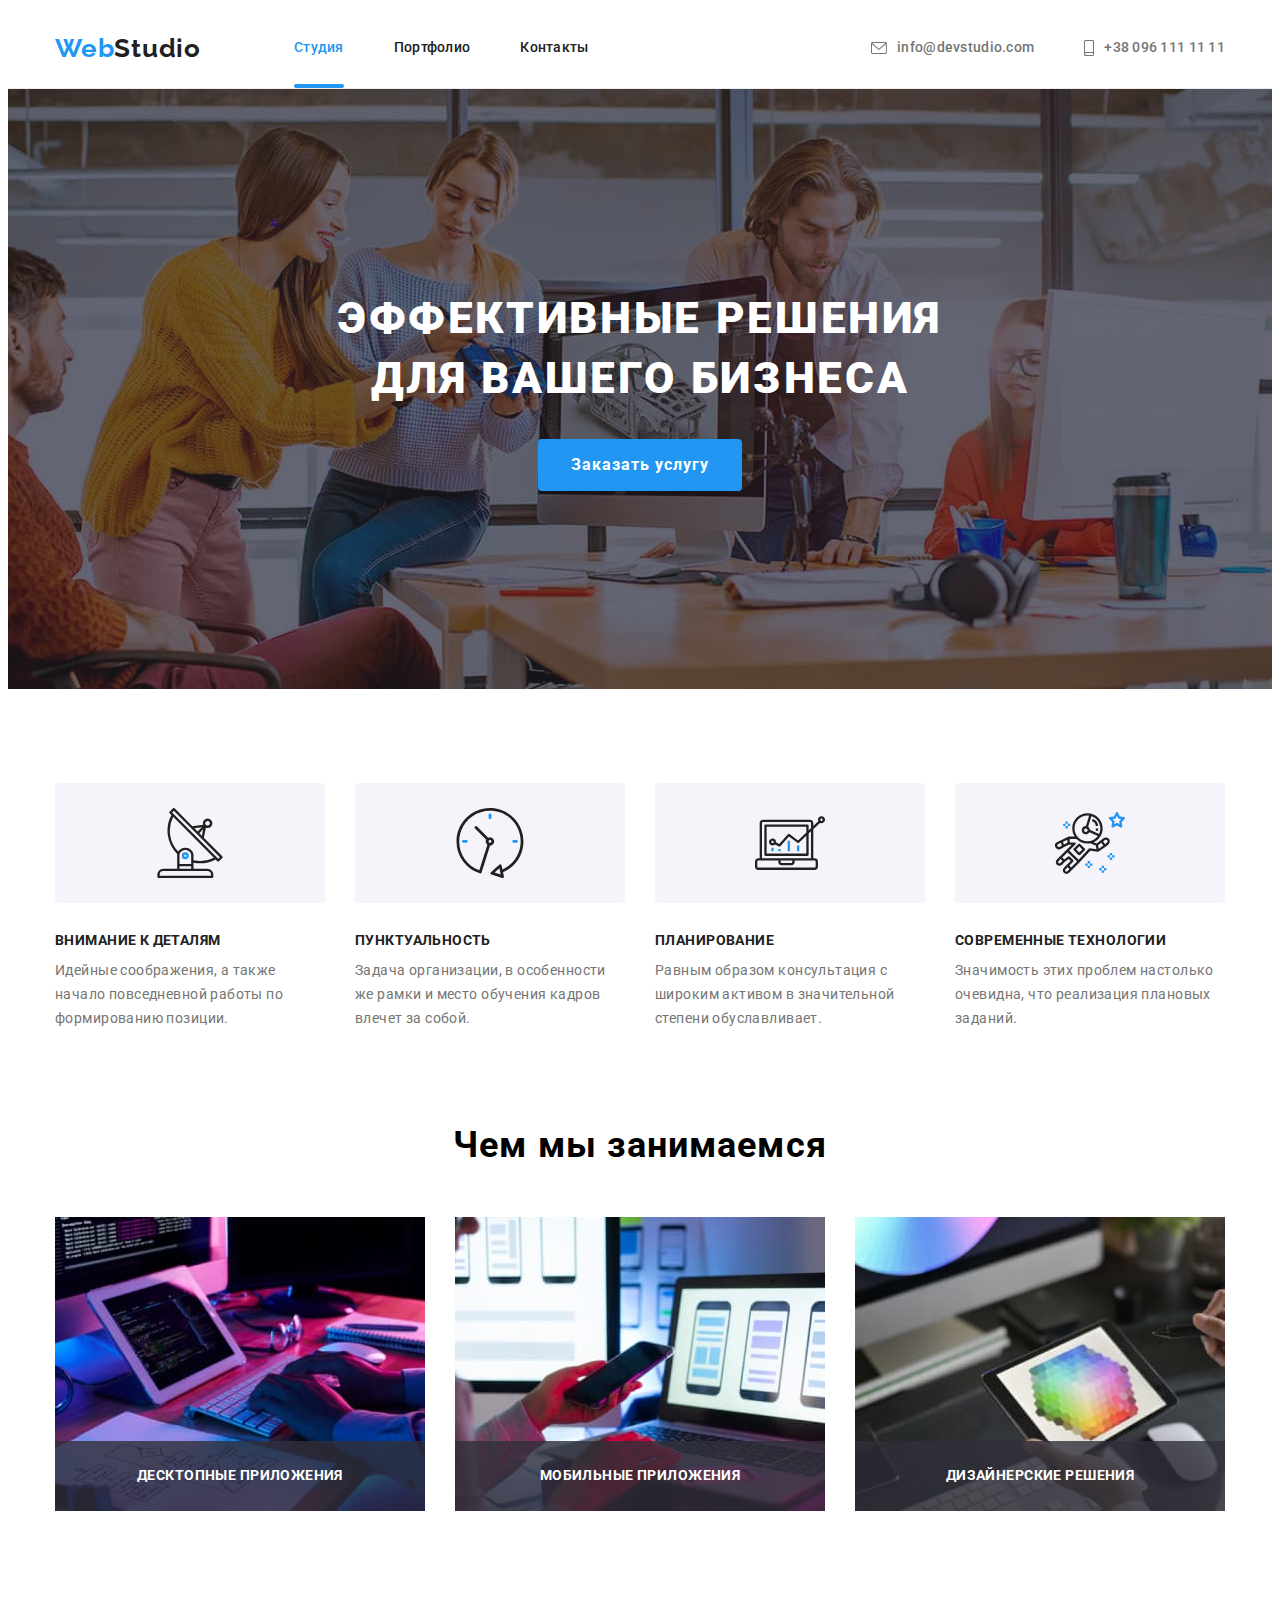
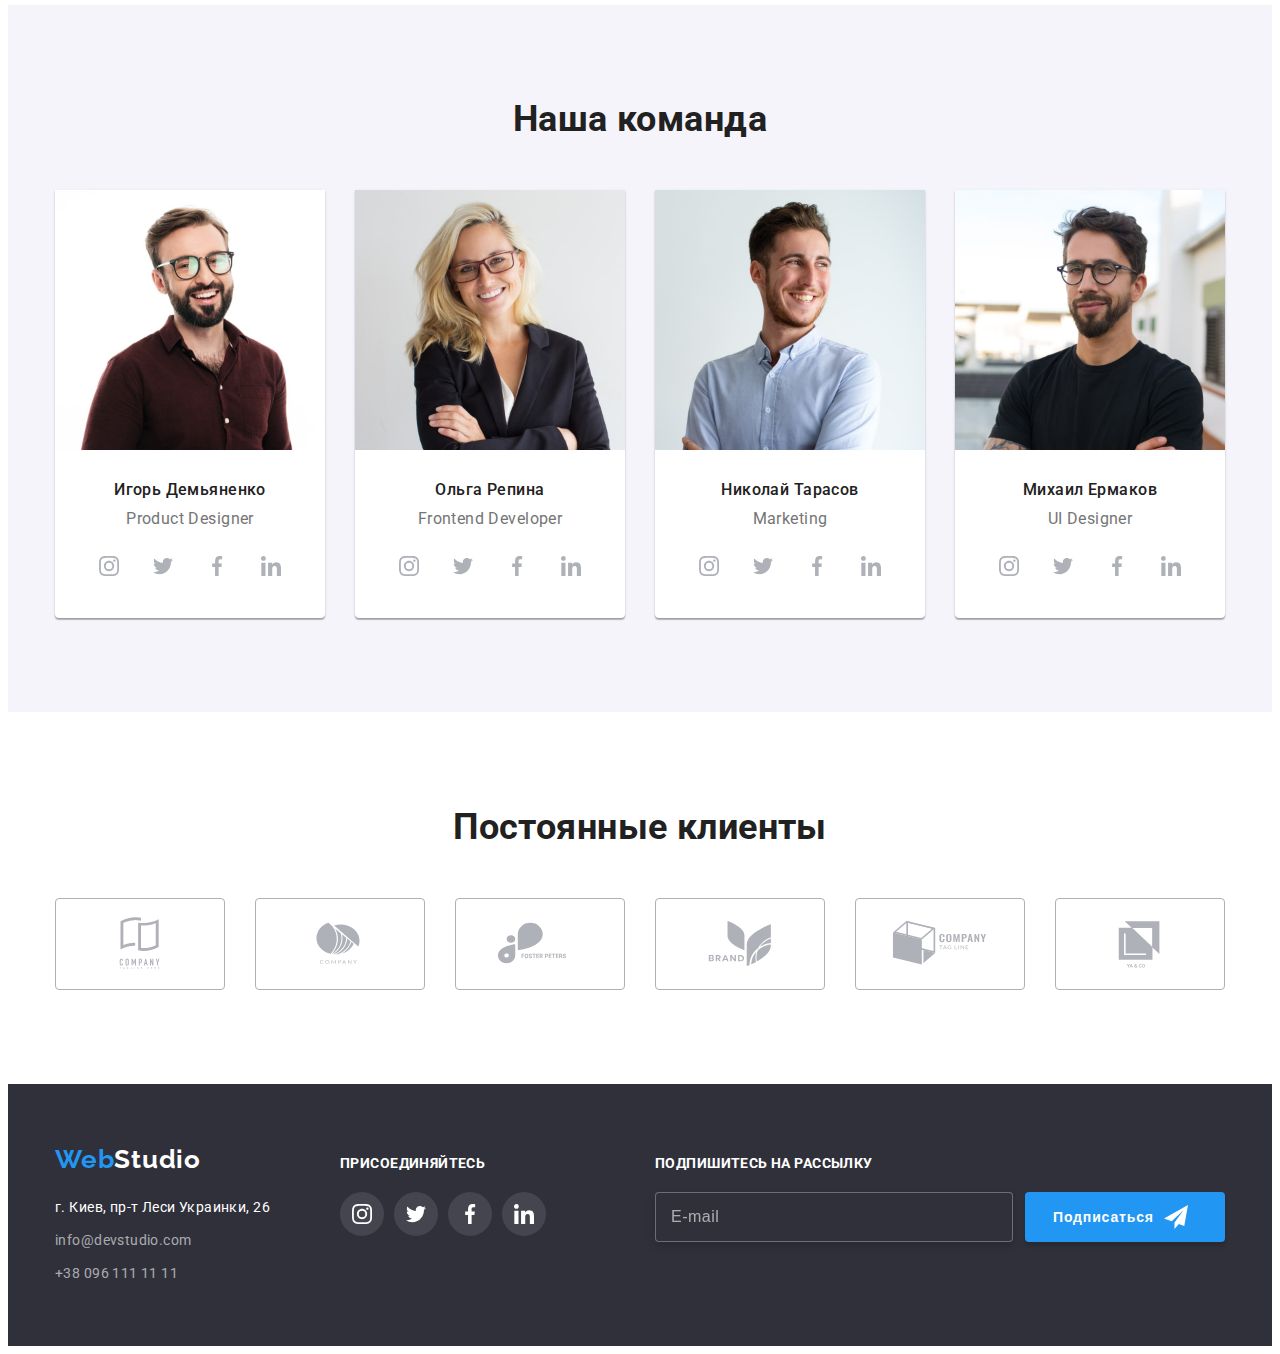
==== index.html @ cea83345 "add" ====
<!DOCTYPE html>
<html lang="ru">
<head>
    <meta charset="UTF-8">
    <meta http-equiv="X-UA-Compatible" content="IE=edge">
    <meta name="viewport" content="width=device-width, initial-scale=1.0">
    <title>Document</title>
    <!-- Fonts start -->
    <link rel="preconnect" href="https://fonts.googleapis.com">
    <link rel="preconnect" href="https://fonts.gstatic.com" crossorigin>
    <link href="https://fonts.googleapis.com/css2?family=Raleway:wght@700&family=Roboto:wght@400;500;700;900&display=swap"
        rel="stylesheet">
    <!-- Fonts end -->

    <!-- Normalize styles start-->
    <link rel="stylesheet" href="https://cdnjs.cloudflare.com/ajax/libs/modern-normalize/1.1.0/modern-normalize.min.css"
        integrity="sha512-wpPYUAdjBVSE4KJnH1VR1HeZfpl1ub8YT/NKx4PuQ5NmX2tKuGu6U/JRp5y+Y8XG2tV+wKQpNHVUX03MfMFn9Q=="
        crossorigin="anonymous" referrerpolicy="no-referrer" />
    <!-- Normalize styles end-->


    <!-- /custom styles start -->
    <link rel="stylesheet" href="./css/style.css">
    <!-- custom styles end -->

</head>

<body data-body>
    <!--Секція хедер-->
    <header class="header border">
        <div class="container header-container">
            <nav class="header-nav">
                <a class="logo link" href="./index.html" target="_blank" rel="noopener noreferrer">Web<span
                        class="span-web">Studio</span></a>
                <ul class="header-list list">
                    <li class="header-list-item">
                        <a class="header-link link current" href="./index.html" target="_blank"
                            rel="noopener noreferrer">Студия</a>
                    </li>
                    <li class="header-list-item">
                        <a class="header-link link" href="./portfolio.html" target="_blank"
                            rel="noopener noreferrer">Портфолио</a>
                    </li>
                    <li class="header-list-item">
                        <a class="header-link link" href="./index.html" target="_blank"
                            rel="noopener noreferrer">Контакты</a>
                    </li>
                </ul>
            </nav>
            <ul class="header group list">
                <li class="contacts">
                    <a class="contact" href="mailto::info@devstudio.com">
                        <svg class="icon-envelope" width="16" height="12">
                            <use href="./image/icons.svg#icon-envelope"></use>
                        </svg>
                        info@devstudio.com</a>
                </li>
                <li class="contacts">
                    <a class="contact" href="tel:+380961111111">
                        <svg class="icon-smartphone" width="10" height="16">
                            <use href="./image/icons.svg#icon-smartphone"></use>
                        </svg>
                        +38 096 111 11 11</a>
                </li>
            </ul>
        </div>
    </header>

    <!--Блок унікального контенту на сторінці-->

    <main>
        <!--Секція Hero-->
        <section class="hero section-hero">
            <div class="container">
                <h1 class="hero-title">Эффективные решения для вашего бизнеса</h1>
                <button class="hero-btn btn btn-mode-dark" type="button" data-modal-open>Заказать услугу</button>
            </div>
        </section>

        <!-- Секція Benefits -->
        <section class="section benefits">
            <div class="container benefits-container">
                <h2 hidden class="visually-hidden">например</h2>
                <ul class="benefits-list list">
                    <li class="benefits-item">
                        <div class="benefits-icon">
                            <svg class="features-icons" width="70" height="70">
                                <use href="./image/icons.svg#icon-antenna"></use>
                            </svg>
                        </div>
                        <h3 class="benefits-title">Внимание к деталям</h3>
                        <p class="descript">Идейные соображения, а также начало повседневной работы по формированию
                            позиции.</p>
                    </li>
                    <li class="benefits-item">
                        <div class="benefits-icon">
                            <svg class="features-icons" width="70" height="70">
                                <use href="./image/icons.svg#icon-clock"></use>
                            </svg>
                        </div>
                        <h3 class="benefits-title">Пунктуальность</h3>
                        <p class="descript">Задача организации, в особенности же рамки и место обучения кадров влечет за
                            собой.</p>
                    </li>
                    <li class="benefits-item">
                        <div class="benefits-icon">
                            <svg class="features-icons" width="70" height="70">
                                <use href="./image/icons.svg#icon-diagram"></use>
                            </svg>
                        </div>
                        <h3 class="benefits-title">Планирование</h3>
                        <p class="descript">Равным образом консультация с широким активом в значительной степени
                            обуславливает.</p>
                    </li>
                    <li class="benefits-item">
                        <div class="benefits-icon">
                            <svg class="features-icons" width="70" height="70">
                                <use href="./image/icons.svg#icon-astronaut"></use>
                            </svg>
                        </div>
                        <h3 class="benefits-title">Современные технологии</h3>
                        <p class="descript">Значимость этих проблем настолько очевидна, что реализация плановых заданий.
                        </p>
                    </li>
                </ul>
            </div>
        </section>

        <!--Секція About-->
        <section class="section about">
            <div class="container about-container">
                <h2 class="about-title">Чем мы занимаемся</h2>
                <ul class="about-list list">
                    <li class="about-item">
                        <img class="about-pic" src="./image/about/img-1.jpeg"
                            alt="программист работающий своем рабочем офисе" width="370" height="294">
                        <p class="desc">Десктопные приложения</p>
                    </li>
                    <li class="about-item">
                        <img class="about-pic" src="./image/about/img-2.jpeg"
                            alt="web-дизайнеры разрабатывают приложения для смартфонов" width="370" height="294">
                        <p class="desc">Мобильные приложения</p>
                    </li>
                    <li class="about-item">
                        <img class="about-pic" src="./image/about/img-3.jpeg" alt="креативный художник веб-дизайна с рабочим графическим планшетом выбора цвета" width="370" height="294">
                        <p class="desc">Дизайнерские решения</p>
                    </li>
                </ul>
            </div>
        </section>

        <!-- Секція team  -->
        <section class="section team">
            <div class="container team-container">
                <h2 class="team-title">Наша команда</h2>
                <ul class="team-list list">
                    <li class="team-item">
                        <img class="team-img" src="./image/team/img-1.jpeg" alt="сотрудник-1" weith="270" height="260">
                        <h3 class="name">Игорь Демьяненко</h3>
                        <p class="team-texts">Product Designer</p>
                        <ul class="team-icons">
                            <li class="icon-list">
                                <a class="command" href="">
                                    <svg class="command-icons" width="20" height="20">
                                        <use href="./image/icons.svg#icon-instagram"></use>
                                    </svg>
                                </a>
                            </li>
                            <li class="icon-list">
                                <a class="command" href="">
                                    <svg class="command-icons" width="20" height="20">
                                        <use href="./image/icons.svg#icon-twitter"></use>
                                    </svg>
                                </a>
                            </li>
                            <li class="icon-list">
                                <a class="command" href="">
                                    <svg class="command-icons" width="20" height="20">
                                        <use href="./image/icons.svg#icon-facebook"></use>
                                    </svg>
                                </a>
                            </li>
                            <li class="icon-list">
                                <a class="command" href="">
                                    <svg class="command-icons" width="20" height="20">
                                        <use href="./image/icons.svg#icon-linkedin"></use>
                                    </svg>
                                </a>
                            </li>
                        </ul>
                    </li>
                    <li class="team-item">
                        <img class="team-img" src="./image/team/img-2.jpeg" alt="сотрудник-2" weith="270" height="260">
                        <h3 class="name">Ольга Репина</h3>
                        <p class="team-texts">Frontend Developer</p>
                        <ul class="team-icons">
                            <li class="icon-list">
                                <a class="command" href="">
                                    <svg class="command-icons" width="20" height="20">
                                        <use href="./image/icons.svg#icon-instagram"></use>
                                    </svg>
                                </a>
                            </li>
                            <li class="icon-list">
                                <a class="command" href="">
                                    <svg class="command-icons" width="20" height="20">
                                        <use href="./image/icons.svg#icon-twitter"></use>
                                    </svg>
                                </a>
                            </li>
                            <li class="icon-list">
                                <a class="command" href="">
                                    <svg class="command-icons" width="20" height="20">
                                        <use href="./image/icons.svg#icon-facebook"></use>
                                    </svg>
                                </a>
                            </li>
                            <li class="icon-list">
                                <a class="command" href="">
                                    <svg class="command-icons" width="20" height="20">
                                        <use href="./image/icons.svg#icon-linkedin"></use>
                                    </svg>
                                </a>
                            </li>
                        </ul>
                    </li>
                    <li class="team-item">
                        <img class="team-img" src="./image/team/img-3.jpeg" alt="сотрудник-3" weith="270" height="260">
                        <h3 class="name">Николай Тарасов</h3>
                        <p class="team-texts">Marketing</p>
                        <ul class="team-icons">
                            <li class="icon-list">
                                <a class="command" href="">
                                    <svg class="command-icons" width="20" height="20">
                                        <use href="./image/icons.svg#icon-instagram"></use>
                                    </svg>
                                </a>
                            </li>
                            <li class="icon-list">
                                <a class="command" href="">
                                    <svg class="command-icons" width="20" height="20">
                                        <use href="./image/icons.svg#icon-twitter"></use>
                                    </svg>
                                </a>
                            </li>
                            <li class="icon-list">
                                <a class="command" href="">
                                    <svg class="command-icons" width="20" height="20">
                                        <use href="./image/icons.svg#icon-facebook"></use>
                                    </svg>
                                </a>
                            </li>
                            <li class="icon-list">
                                <a class="command" href="">
                                    <svg class="command-icons" width="20" height="20">
                                        <use href="./image/icons.svg#icon-linkedin"></use>
                                    </svg>
                                </a>
                            </li>
                        </ul>
                    </li>
                    <li class="team-item">
                        <img class="team-img" src="./image/team/img-4.jpeg" alt="сотрудник-4" weith="270" height="260">
                        <h3 class="name">Михаил Ермаков</h3>
                        <p class="team-texts">UI Designer</p>
                        <ul class="team-icons">
                            <li class="icon-list">
                                <a class="command" href="">
                                    <svg class="command-icons" width="20" height="20">
                                        <use href="./image/icons.svg#icon-instagram"></use>
                                    </svg>
                                </a>
                            </li>
                            <li class="icon-list">
                                <a class="command" href="">
                                    <svg class="command-icons" width="20" height="20">
                                        <use href="./image/icons.svg#icon-twitter"></use>
                                    </svg>
                                </a>
                            </li>
                            <li class="icon-list">
                                <a class="command" href="">
                                    <svg class="command-icons" width="20" height="20">
                                        <use href="./image/icons.svg#icon-facebook"></use>
                                    </svg>
                                </a>
                            </li>
                            <li class="icon-list">
                                <a class="command" href="">
                                    <svg class="command-icons" width="20" height="20">
                                        <use href="./image/icons.svg#icon-linkedin"></use>
                                    </svg>
                                </a>
                            </li>
                        </ul>
                    </li>
                </ul>
            </div>
        </section>

        <!-- секція clients -->

        <section class="section clients">
            <div class="container">
                <h2 class="customers">Постоянные клиенты</h2>
                <ul class="client-list">
                    <li class="client-icons">
                        <a class="company">
                            <svg class="logo-company" width="106" height="60">
                                <use href="./image/icons.svg#icon-logo-1"></use>
                            </svg>
                        </a>
                    </li>
                    <li class="client-icons">
                        <a class="company">
                            <svg class="logo-company" width="106" height="60">
                                <use href="./image/icons.svg#icon-logo-2"></use>
                            </svg>
                        </a>
                    </li>
                    <li class="client-icons">
                        <a class="company">
                            <svg class="logo-company" width="106" height="60">
                                <use href="./image/icons.svg#icon-logo-3"></use>
                            </svg>
                        </a>
                    </li>
                    <li class="client-icons">
                        <a class="company">
                            <svg class="logo-company" width="106" height="60">
                                <use href="./image/icons.svg#icon-logo-4"></use>
                            </svg>
                        </a>
                    </li>
                    <li class="client-icons">
                        <a class="company">
                            <svg class="logo-company" width="106" height="60">
                                <use href="./image/icons.svg#icon-logo-5"></use>
                            </svg>
                        </a>
                    </li>
                    <li class="client-icons">
                        <a class="company">
                            <svg class="logo-company" width="106" height="60">
                                <use href="./image/icons.svg#icon-logo-6"></use>
                            </svg>
                        </a>
                    </li>
                </ul>
            </div>
        </section>
    </main>

    <!--Секція футер-->
    <footer class="footer">
        <div class="container footer-container">

            <!-- Адреса -->
            <div>
                <a class="logo link" href="./index.html" target="_blank" rel="noopener noreferrer">Web<span
                        class="span">Studio</span></a>
                <address class="address">
                    <ul class="group list">
                        <li class="info location">г. Киев, пр-т Леси Украинки, 26</li>
                        <li class="info">
                            <a class="mail" href="mailto::info@devstudio.com">info@devstudio.com</a>
                        </li>
                        <li class="info">
                            <a class="phone" href="tel:+380961111111">+38 096 111 11 11</a>
                        </li>
                    </ul>
                </address>
            </div>

            <!-- Соц. мережі -->
            <div class="footer-join">
                <strong class="connect">присоединяйтесь</strong>
                <ul class="footer-list">
                    <li class="icon-item">
                        <a class="icon-group" href="">
                            <svg class="footer-icons" width="20" height="20">
                                <use href="./image/icons.svg#icon-instagram"></use>
                            </svg>
                        </a>
                    </li>
                    <li class="icon-item">
                        <a class="icon-group" href="">
                            <svg class="footer-icons" width="20" height="20">
                                <use href="./image/icons.svg#icon-twitter"></use>
                            </svg>
                        </a>
                    </li>
                    <li class="icon-item">
                        <a class="icon-group" href="">
                            <svg class="footer-icons" width="20" height="20">
                                <use href="./image/icons.svg#icon-facebook"></use>
                            </svg>
                        </a>
                    </li>
                    <li class="icon-item">
                        <a class="icon-group" href="">
                            <svg class="footer-icons" width="20" height="20">
                                <use href="./image/icons.svg#icon-linkedin"></use>
                            </svg>
                        </a>
                    </li>
                </ul>
            </div>

            <!-- Форма футера -->
            <div class="contact-form-wrapper">
                <strong class="connect">Подпишитесь на рассылку</strong>
                <form class="contact-form-list">
                    <label for="user-email"> 
                        <input class="contact-form-field" type="email" name="mail" id="user-email" placeholder="E-mail">
                    </label>
                <button class="footer-btn" type="submit">Подписаться
                    <svg class="telegram" width="24" height="24">
                        <use href="./image/icons.svg#icon-send"></use>
                    </svg>
                </button>
                </form>

            </div>
        </div>
    </footer>

    <!-- Модальне вікно -->
    <div class="backdrop is-hidden" data-modal>
        <div class="modal">
            <button class="modal-close-btn" type="button" data-modal-close>
                <svg width="20" height="20">
                    <use href="./image/icons.svg#icon-close"></use>
                </svg>
            </button>

            <!-- Форма заповнення -->

            <form class="sign-up-form" name="register-form">
                <strong class="details">Оставьте свои данные, мы вам перезвоним</strong>
                <div class="sing-up-field">
                    <label for="name" class="sing-up-label"><span class="span-label">Имя</span></label>
                    <div class="sign-up-input">
                        <input class="sign-up-group" type="name" name="user-name" id="name">
                        <svg class="sign-up-icon" width="12" height="12">
                            <use href="./image/icons.svg#icon-person"></use>
                        </svg>
                    </div>
                </div>
                <div class="sing-up-field">
                    <label for="phone" class="sing-up-label"><span class="span-label">Телефон</span></label>
                    <div class="sign-up-input">
                        <input class="sign-up-group" type="tel" name="phone-number" id="phone">
                        <svg class="sign-up-icon" width="13" height="13">
                            <use href="./image/icons.svg#icon-phone"></use>
                        </svg>
                    </div>
                </div>
                <div class="sing-up-field">
                    <label for="email" class="sing-up-label"><span class="span-label">Почта</span></label>
                    <div class="sign-up-input">
                        <input class="sign-up-group" type="email" name="user-email" id="email">
                        <svg class="sign-up-icon" width="15" height="12">
                            <use href="./image/icons.svg#icon-email"></use>
                        </svg>
                    </div>
                </div>
                <div class="dictates-comment">
                    <label for="comment" class="sing-up-label"><span class="span-label">Комментарий</span></label> 
                    <textarea id="comment" class="comment-textarea" name="feedback" rows="5" placeholder="Введите текст"></textarea>
                </div>
                

            <!-- Checkbox -->

                <label for="check" class="form-checkbox">
                    <input id="check" class="visually-hidden form-checkbox-input" type="checkbox" name="user-agreement" checked>
                    <span class="form-checkbox-custom">
                        <svg class="form-checkbox-icon" width="11px" height="8px">
                            <use href="./image/icons.svg#icon-vector-1"></use>
                        </svg>
                    </span>
                    <span class="form-checkbox-agreement">Соглашаюсь с рассылкой и принимаю
                        <a class="checkbox-link" target="_blank" rel="noopener noreferrer" href="">Условия договора</a></span>
                </label>

                <button class="modal-btn" type="submit">Отправить</button>
            </form>
            

        </div>
    </div>

    <script src="./js/modal.js"></script> 
    
</body>

</html>
---- css/style.css ----
html {
    box-sizing: border-box;
}

*,
*::before,
*::after {
    box-sizing: inherit;
}



:root {
    /* fonts */
    --main-font: "Roboto";
    --secondary-font: "Raleway";

    /* text colors */
    --accent-txt-cl: #2196f3;
    --black-txt-cl: #212121;
    --white-txt-cl: #FFFFFF;
    --main-txt-cl: #757575;

    /* background color */
    --main-bg-cl: #FFFFFF;
    --hero-bg-cl: #2F303A;
    --btn-bg-cl: #F5F4FA;
    --team-bg-cl: #F5F4FA;

    /* border color */
    --header-cl: #ECECEC;
    --portf-cl: #EEEEEE;

    /* animation */
    --anim-slow: 250ms cubic-bezier(0.4, 0, 0.2, 1);
}

body {
    font-family: var(--main-font), sans-serif;
    font-size: 14px;
    line-height: 1.71;
    background-color: var(--main-bg-cl);
    letter-spacing: 0.03em;
}

/* Стили для обнуления верхних отступов у элементов  */
h1,
h2,
h3,
h4,
h5,
h6,
p {
    margin: 0;
    padding: 0;
}

/* Класс для обнуления базовых свойств у списков (ul)  */

.list {
    list-style: none;
    padding-left: 0;
    margin: 0;
}

/* Класс для обнуления базовых свойств у ссылок */

.link {
    text-decoration: none;
    color: inherit;
}

/* Свойства для корректного отображения картинок */

img {
    display: block;
    max-width: 100%;
    height: auto;
}

/* Свойства для обнуления курсива у address */

address {
    font-style: normal;
    /* or */
    font-style: inherit;
}

/* common styles start */
.no-scroll {
    overflow: hidden;
}




.container {
    width: 1200px;
    padding-left: 15px;
    padding-right: 15px;
    margin-left: auto;
    margin-right: auto;

}

.link {
    text-decoration: none;
}

.list {
    list-style: none;
    margin: 0;
    padding: 0;
}

.section {
    padding-top: 94px;
    padding-bottom: 94px;

}

footer {
    display: block;
}

/* Секція хедер */

.header {
    background-color: var(--main-bg-cl);

}

.header.border {
    border-bottom: 1px solid var(--header-cl);

}

.header-list {
    display: flex;
}

.header-list.list {
    margin-left: 93px;

}

.header-container {
    display: flex;
    align-items: center;
}

.header-nav {
    display: flex;
    align-items: center;
}

.header-list-item:not(:last-child) {
    margin-right: 50px;

}


/* logo */

.logo {
    text-decoration: none;
    font-family: var(--secondary-font);
    font-style: normal;
    font-weight: 700;
    font-size: 26px;
    line-height: 1.19;
    letter-spacing: 0.03em;
    color: var(--accent-txt-cl);
}

.span-web {
    color: var(--black-txt-cl);
}


.header-link {
    display: block;
    font-weight: 500;
    font-size: 14px;
    line-height: 1.14;
    letter-spacing: 0.02em;
    color: var(--black-txt-cl);
    padding-top: 32px;
    padding-bottom: 32px;

    transition: color var(--anim-slow);

}

.header-link.current {
    color: var(--accent-txt-cl);
}

.header-link:hover,
.header-link:focus {
    color: var(--accent-txt-cl);
}

.current {
    position: relative;
    display: flex;
    align-items: center;
}


.current::before {
    content: "";
    position: absolute;
    bottom: 0;
    left: 0;

    width: 100%;
    height: 4px;
    display: inline-block;

    background: #2196F3;
    border-radius: 2px;
}

.header.group.list {
    display: flex;
    margin-left: auto;
}

.contacts:not(:last-child) {
    margin-right: 50px;
}


.contact {
    font-weight: 500;
    font-size: 14px;
    line-height: 1.14;
    letter-spacing: 0.02em;
    display: flex;
    align-items: center;
    padding-top: 32px;
    padding-bottom: 32px;
    color: var(--main-txt-cl);

    text-decoration: none;
    list-style: none;

    transition: color var(--anim-slow);

}

.contact:hover,
.contact:focus {
    color: var(--accent-txt-cl);
}

.icon-envelope,
.icon-smartphone {
    fill: currentColor;
    margin-right: 10px;

}


/* Кнопки */

.btn {

    font-style: normal;
    font-family: inherit;
    text-align: center;
    background-color: transparent;

    border: 1px solid transparent;
    border-radius: 4px;

    cursor: pointer;

    transition: color var(--anim-slow), background-color var(--anim-slow);
}

.btn:hover,
.btn:focus {
    background-color: var(--accent-txt-cl);
    color: var(--white-txt-cl);
    box-shadow: 0px 1px 3px rgba(0, 0, 0, 0.12), 0px 1px 1px rgba(0, 0, 0, 0.14), 0px 2px 1px rgba(0, 0, 0, 0.2);
    
}

.btn-mode-light {
    color: var(--black-txt-cl);
    font-weight: 500;
    line-height: 1.62;
    text-align: center;
    letter-spacing: 0.03em;
    padding: 6px 22px;
    background: var(--btn-bg-cl)
}

.btn-mode-dark {
    color: var(--white-txt-cl);
    text-align: center;
    padding: 10px 32px;
    min-width: 200px;

}



/* common styles end */

/* Секція Hero */


.section-hero {
    padding-top: 200px;
    padding-bottom: 200px;
    background-color: var(--hero-bg-cl);
    text-align: center;
    max-width: 1600px;
    height: 600px;
    margin-left: auto;
    margin-right: auto;
    background-image: linear-gradient(to right,
            rgba(47, 48, 58, 0.4), rgba(47, 48, 58, 0.4)),
        url(../image/hero/img.jpeg);
    background-repeat: no-repeat;
    background-size: cover;
    background-position: center;



}



.hero-title {
    margin-bottom: 30px;
    width: 696px;
    font-family: 'Roboto';
    font-style: normal;
    font-weight: 900;
    font-size: 44px;
    line-height: 1.36;
    text-align: center;
    letter-spacing: 0.06em;
    text-transform: uppercase;
    color: var(--white-txt-cl);
    margin-right: auto;
    margin-left: auto;

}

.hero-btn {
    background: var(--accent-txt-cl);
    font-weight: 700;
    line-height: 1.88;
    font-size: 16px;

    align-items: center;
    letter-spacing: 0.06em;
    border-radius: 4px;

    
}

.visually-hidden {
    position: absolute;
    width: 1px;
    height: 1px;
    margin: -1px;
    padding: 0;
    overflow: hidden;
    border: 0;
    clip: rect(0 0 0 0);
}

/* Секція Benefits */

.benefits-container {
    display: flex;
}

.benefits-list {
    display: flex;

}

.benefits-item {
    width: 270px;
}

.benefits-item:not(:last-child) {
    margin-right: 30px;

}


.benefits-title {
    font-weight: 700;
    font-size: 14px;
    line-height: 1.14;
    letter-spacing: 0.03em;
    text-transform: uppercase;
    margin-bottom: 10px;

    color: var(--black-txt-cl);
}

.descript {
    font-weight: 400;
    font-size: 14px;
    line-height: 1.71;
    letter-spacing: 0.03em;

    color: var(--main-txt-cl);
}

.benefits-icon {
    display: flex;
    align-items: center;
    justify-content: center;
    height: 120px;
    margin-bottom: 30px;
    background-color: var(--btn-bg-cl);
    border-radius: 4px;
}

.features-icons {
    fill: currentColor;
    width: 70px;
    height: 70px;
}

/* Секція About */

.section.about {
    padding-top: 0;
}


.about-list {
    display: flex;
    padding-top: 0;
}

.about-title {
    margin: 0;
    margin-bottom: 50px;

    font-weight: 700;
    font-size: 36px;
    line-height: 1.16;
    text-align: center;
    letter-spacing: 0.03em;
}

.about-item {
    position: relative;
    width: 370px;
}

.about-item:not(:last-child) {
    margin-right: 30px;
}

.about-pic {
    display: block;
}

.desc {
    position: absolute;
    display: flex;
    width: 100%;
    height: 70px;
    align-items: center;
    justify-content: center;
    font-size: 14px;
    text-transform: uppercase;
    background-color: rgba(47, 48, 58, 0.8);
    color: var(--white-txt-cl);
    bottom: 0;
}


.about,
.team {
    font-weight: 700;
    font-size: 36px;
    line-height: 1.17;
}



/* Секція team  */

.team {
    background-color: var(--team-bg-cl);

}

.team-title {
    text-align: center;
    font-weight: 700;
    font-size: 36px;
    line-height: 1.16;
    color: var(--black-txt-cl);
}


.team-list {
    display: flex;
    margin-top: 50px;

    font-size: 16px;
    line-height: 1.19;
    color: var(--main-txt-cl);
}

.name {
    font-weight: 500;
    font-size: 16px;
    color: var(--black-txt-cl);
    margin-top: 30px;
}

.team-texts {
    margin-top: 10px;
    margin-bottom: 16px;
    color: var(--main-txt-cl);
    font-weight: 400;
}


.team-item:not(:last-child) {
    margin-right: 30px;
}

.team-item {
    background: var(--main-bg-cl);
    box-shadow: 0px 1px 3px rgba(0, 0, 0, 0.12), 0px 1px 1px rgba(0, 0, 0, 0.14), 0px 2px 1px rgba(0, 0, 0, 0.2);
    border-radius: 0px 0px 4px 4px;
    text-align: center;
    margin-left: auto;
}

.team-icons {
    padding-inline-start: 0;
    display: flex;
    list-style: none;
    align-items: center;
    justify-content: center;
    margin-bottom: 30px;
    background-color: var(--main-bg-cl);
}

.icon-list:not(:last-child) {
    margin-right: 10px;
}

.command {
    display: flex;
    align-items: center;
    justify-content: center;
    width: 44px;
    height: 44px;
    border-radius: 50%;
    background-color: var(--main-bg-cl);
    color: #AFB1B8;

    transition: color var(--anim-slow), background-color var(--anim-slow);
}

.command:hover,
.command:focus {
    background-color: var(--accent-txt-cl);
    color: var(--main-bg-cl);
}

.command-icons {
    fill: currentColor;
}

.command-icons {
    transition: color var(--anim-slow), background-color var(--anim-slow);
}

.command-icons:hover,
.command-icons:focus {
    fill: var(--main-bg-cl);
}

/* секція clients */

.customers {
    font-weight: 700;
    font-size: 36px;
    line-height: 1.17;
    text-align: center;
    color: var(--black-txt-cl);
    margin-bottom: 50px;
}

.client-list {
    display: flex;
    margin: 0;
    list-style: none;
    padding-inline-start: 0;
}

.client-icons:not(:last-child) {
    margin-right: 30px;
}


.company {
    display: flex;
    justify-content: center;
    align-items: center;
    width: 170px;
    height: 92px;
    border: 1px solid #afb1b8;
    border-radius: 4px;
    color: #afb1b8;

    cursor: pointer;

    transition: color var(--anim-slow), border-color var(--anim-slow);
}

.company:hover,
.company:focus {
    color: var(--accent-txt-cl);
    border-color: var(--accent-txt-cl);
}


.company:hover .logo-company,
.company:focus .logo-company {
    fill: var(--accent-txt-cl);
}

.logo-company {
    fill: currentColor;
}

/* Секція portfolio */

.portfolio {
    padding-top: 94px;
    padding-bottom: 94px;
}

.prtf {
    display: block;
    font-weight: 700;
    font-size: 18px;
    line-height: 36px;
    text-decoration: none;
    color: var(--black-txt-cl);

    transition: color var(--anim-slow), box-shadow var(--anim-slow);
}

.prtf:hover,
.prtf:focus {
    box-shadow: 0px 1px 1px rgba(0, 0, 0, 0.12), 0px 4px 4px rgba(0, 0, 0, 0.06), 1px 4px 6px rgba(0, 0, 0, 0.16);
    ;
}


.portfolio-overlay {
    position: relative;
    overflow: hidden;
    width: 100%;
    height: 100%;
}


.portfolio-desc {
    color: #FFFFFF;
    font-family: 'Roboto';
    font-style: normal;
    font-weight: 400;
    font-size: 18px;
    line-height: 1.56;
    letter-spacing: 0.03em;
    padding: 63px 24px;
    position: absolute;

    top: 0;
    left: 0;

    transform: translateY(100%);

    display: flex;
    align-items: center;
    justify-content: center;
    backdrop-filter: blur(3px);
    background-color: rgba(33, 150, 243, 0.9);

    transition: var(--anim-slow);
}

.prtf:hover .portfolio-desc,
.prtf:focus .portfolio-desc {
    transform: translateY(0);
}

.list-btn {
    display: flex;
    justify-content: center;
    padding: 0;
    margin-top: 0;
    margin-bottom: 50px;
    list-style: none;

}

.tack:not(:last-child) {
    margin-right: 8px;
}

.title {
    font-weight: 700;
    font-size: 18px;
    line-height: 2;
    letter-spacing: 0.06em;
    color: var(--black-txt-cl);
    margin-bottom: 4px;
}

.text {
    font-style: normal;
    font-weight: 400;
    font-size: 16px;
    line-height: 1.88;
    letter-spacing: 0.03em;

    color: var(--main-txt-cl);

}

.description {
    padding: 20px 24px;
    border-left: 1px solid var(--portf-cl);
    border-right: 1px solid var(--portf-cl);
    border-bottom: 1px solid var(--portf-cl);

}

/* список карток */

.card-sed {
    display: flex;
    flex-wrap: wrap;
    gap: 30px;
    padding: 0;
    margin: 0;
    list-style: none;
}

.page {
    flex-basis: calc((100% - 60px) / 3);
    background-color: var(--main-bg-cl);

}

/* Секція футер */
.footer {
    background-color: var(--hero-bg-cl);
    padding-top: 60px;
    padding-bottom: 60px;
}

.footer-container {
    display: flex;
    align-items: baseline;
    padding: 0 15px;
}

.address {
    margin-top: 20px;

}

.span {
    color: var(--white-txt-cl)
}

.location {
    color: var(--white-txt-cl);
}

.info:not(:last-child) {
    margin-bottom: 9px;

}


.location,
.mail,
.phone {
    display: inline-block;
    font-family: 'Roboto';
    font-style: normal;
    font-weight: 400;
    font-size: 14px;
    line-height: 1.71;
    letter-spacing: 0.03em;
    text-decoration: none;

}

.phone,
.mail {
    color: rgba(255, 255, 255, 0.6);
}

.footer-join {
    margin-left: 70px;
}

.connect {
    display: inline-block;
    margin-bottom: 20px;
    font-size: 14px;
    line-height: 1.14;
    text-transform: uppercase;
    color: var(--main-bg-cl);
}

.footer-list {
    display: flex;
    list-style: none;
    padding: 0;
    margin: 0;
}

.icon-item:not(:last-child) {
    margin-right: 10px;
}

.icon-group {
    display: flex;
    align-items: center;
    justify-content: center;
    width: 44px;
    height: 44px;
    padding: 12px;
    color: var(--main-bg-cl);
    background-color: rgba(255, 255, 255, 0.1);
    border-radius: 50%;

    transition: color var(--anim-slow), background-color var(--anim-slow);
}

.icon-group:hover,
.icon-group:focus {
    background-color: var(--accent-txt-cl);
}

.footer-icons {
    fill: var(--main-bg-cl);
}

.footer-icons {
    transition: color var(--anim-slow);
}

/* Form footer */
.contact-form-wrapper {
    align-items: center;
    margin-left: auto;
}

.contact-form-list {
    display: flex;
    width: 570px;
    height: 86px;
}

.contact-form-field {
    padding: 15px;
    width: 358px;
    height: 50px;
    border: 1px solid rgba(255, 255, 255, 0.3);
    filter: drop-shadow(0px 4px 4px rgba(0, 0, 0, 0.15));
    border-radius: 4px;
    background: var(--hero-bg-cl);
    font-weight: 400;
    font-size: 16px;
    line-height: 1.25;
    letter-spacing: 0.03em;
    color: rgba(255, 255, 255, 0.6);

    outline: transparent;

    transform: border-color var(--anim-slow);
}

.contact-form-field:focus {
    border-color: var(--accent-txt-cl);
}

.contact-form-field::placeholder {
    font-weight: 400;
    font-size: 16px;
    line-height: 1.25;
    letter-spacing: 0.03em;
    
    color: rgba(255, 255, 255, 0.6);
}

.footer-btn {
    
    font-weight: 700;
    
    display: flex;
    align-items: center;
    text-align: center;
    letter-spacing: 0.06em;
    padding-left: 28px;
    width: 200px;
    height: 50px;
    border: none;
    background-color: var(--accent-txt-cl);
    color: var(--white-txt-cl);
    font-size: inherit;
    cursor: pointer;
    box-shadow: 0px 4px 4px rgba(0, 0, 0, 0.15);
    border-radius: 4px;

    margin-left: 12px;

    transition: var(--anim-slow);
    
}

.telegram {
    fill: var(--main-bg-cl);
    margin-left: 10px;
}

.footer-span {
    color: var(--white-txt-cl);
}


/* Модальне вікно */
.backdrop {
    position: fixed;
    top: 0;
    left: 0;
    z-index: 1000;
    width: 100%;
    height: 100%;

    background-color: rgba(0, 0, 0, 0.2);
    
    opacity: 1;
    visibility: visible;
    pointer-events: initial;

    transition: opacity var(--anim-slow), visibility var(--anim-slow);
}

.backdrop.is-hidden {
    opacity: 0;
    visibility: hidden;
    pointer-events: none;

}

.modal {
    position: absolute;
    top: 50%;
    left: 50%;
    padding: 40px;
    transform: translate(-50%, -50%);

    width: 528px;
    min-height: 581px;
    background-color: var(--main-bg-cl);

    box-shadow: 0px 1px 3px rgba(0, 0, 0, 0.12), 0px 1px 1px rgba(0, 0, 0, 0.14), 0px 2px 1px rgba(0, 0, 0, 0.2);
    border-radius: 4px;
}

.modal-close-btn {
    position: absolute;
    top: 0;
    right: 0;

    display: flex;
    align-items: center;
    width: 30px;
    height: 30px;
    padding: 6px;

    border: 1px solid rgba(0, 0, 0, 0.1);
    background: #FFFFFF;
    cursor: pointer;
    border-radius: 50%;
    margin-top: 8px;
    margin-right: 8px;

    transition: var(--anim-slow);

}

/* Форма заповнення модалки */


.sing-up-field:not(:last-child) {
    margin-bottom: 10px;

}

.sing-up-label {
    display: flex;
    flex-direction: column;

}


.sign-up-form {
    display: flex;
    flex-direction: column;
}



.span-label {
    font-family: 'Roboto';
    font-style: normal;
    font-weight: 400;
    font-size: 12px;
    line-height: 1.16;
    letter-spacing: 0.01em;
    
    color: var(--main-txt-cl);

    
}

.sign-up-input {
    position: relative;
}

.details {
    font-family: 'Roboto';
    font-style: normal;
    font-weight: 700;
    font-size: 20px;
    line-height: 23px;
    text-align: center;
    letter-spacing: 0.03em;
    
    color: var(--black-txt-cl);
}


.sign-up-group {
    width: 100%;
    height: 40px;
    padding-left: 41px;

    background-color: transparent;
    border: 1px solid rgba(33, 33, 33, 0.2);
    border-radius: 4px;
    outline: transparent;
    cursor: pointer;
    background-color: var(--main-bg-cl);
    transition: var(--anim-slow);

}
.sign-up-group:hover,
.sign-up-group:focus {
    border-color: var(--accent-txt-cl);
}

.sign-up-group:focus .sign-up-icon,
.sign-up-group:hover .sign-up-icon {
    fill: var(--accent-txt-cl);
}



.comment-textarea:focus {
    outline: transparent;
    border-color: var(--accent-txt-cl);
}


.sign-up-icon {
    position: absolute;
    left: 15px;
    top: 50%;
    margin-bottom: 14px;
    transform: translateY(-50%);
}

.sign-up-icon:hover,
.sign-up-icon:focus {
    fill: var(--accent-txt-cl);
}

.span-modal {
    color: var(--accent-txt-cl);
}

.dictates-comment {
    display: flex;
    flex-direction: column;
    margin-bottom: 20px;
    
}

.comment-textarea {
    resize: none;
    width: 448px;
    height: 120px;
    border: 1px solid rgba(33, 33, 33, 0.2);
    border-radius: 4px;
    font-family: 'Roboto';
    font-style: normal;
    font-weight: 400;
    font-size: 12px;
    line-height: 1.16;
    letter-spacing: 0.01em;
    padding: 12px 16px;
    
    color: rgba(117, 117, 117, 0.5);
}

/* Checkbox */

.form-checkbox {
    display: flex;
    justify-content: center;
    align-items: center;
    gap: 7px;
}

.form-checkbox-agreement {
    font-family: 'Roboto';
    font-style: normal;
    font-weight: 400;
    font-size: 14px;
    line-height: 1.71;
    letter-spacing: 0.03em;
    
    color: var(--main-txt-cl);

}

.checkbox-link {
    text-decoration-line: underline;
    color: var(--accent-txt-cl);
}

.form-checkbox-custom {
    display: inline-flex;
    align-items: center;
    justify-content: center;
    width: 16px;
    height: 15px;
    outline: 2px solid var(--black-txt-cl);
    outline-offset: -2px;
    border-radius: 2px;

    transition: outline-color var(--anim-slow), background-color var(--anim-slow);
    
}

.form-checkbox-icon {
    fill: var(--main-bg-cl);
}


.form-checkbox-input:checked + .form-checkbox-custom {
    background-color: var(--accent-txt-cl);
    outline-color: var(--accent-txt-cl);
}



.modal-btn {
    margin-left: 124px;
    width: 200px;
    height: 50px;
    font-weight: 700;
    font-size: 16px;
    line-height: 1.875;
    letter-spacing: 0.06em;
    background-color: var(--accent-txt-cl);
    color: var(--main-bg-cl);
    box-shadow: 0px 4px 4px rgba(0, 0, 0, 0.15);
    border-radius: 4px;
    cursor: pointer;
    border: none;
    padding: 0;
    margin-top: 30px;

    transition: background-color var(--anim-slow);
}


.modal-btn:hover {
    background-color: #188CE8;
}
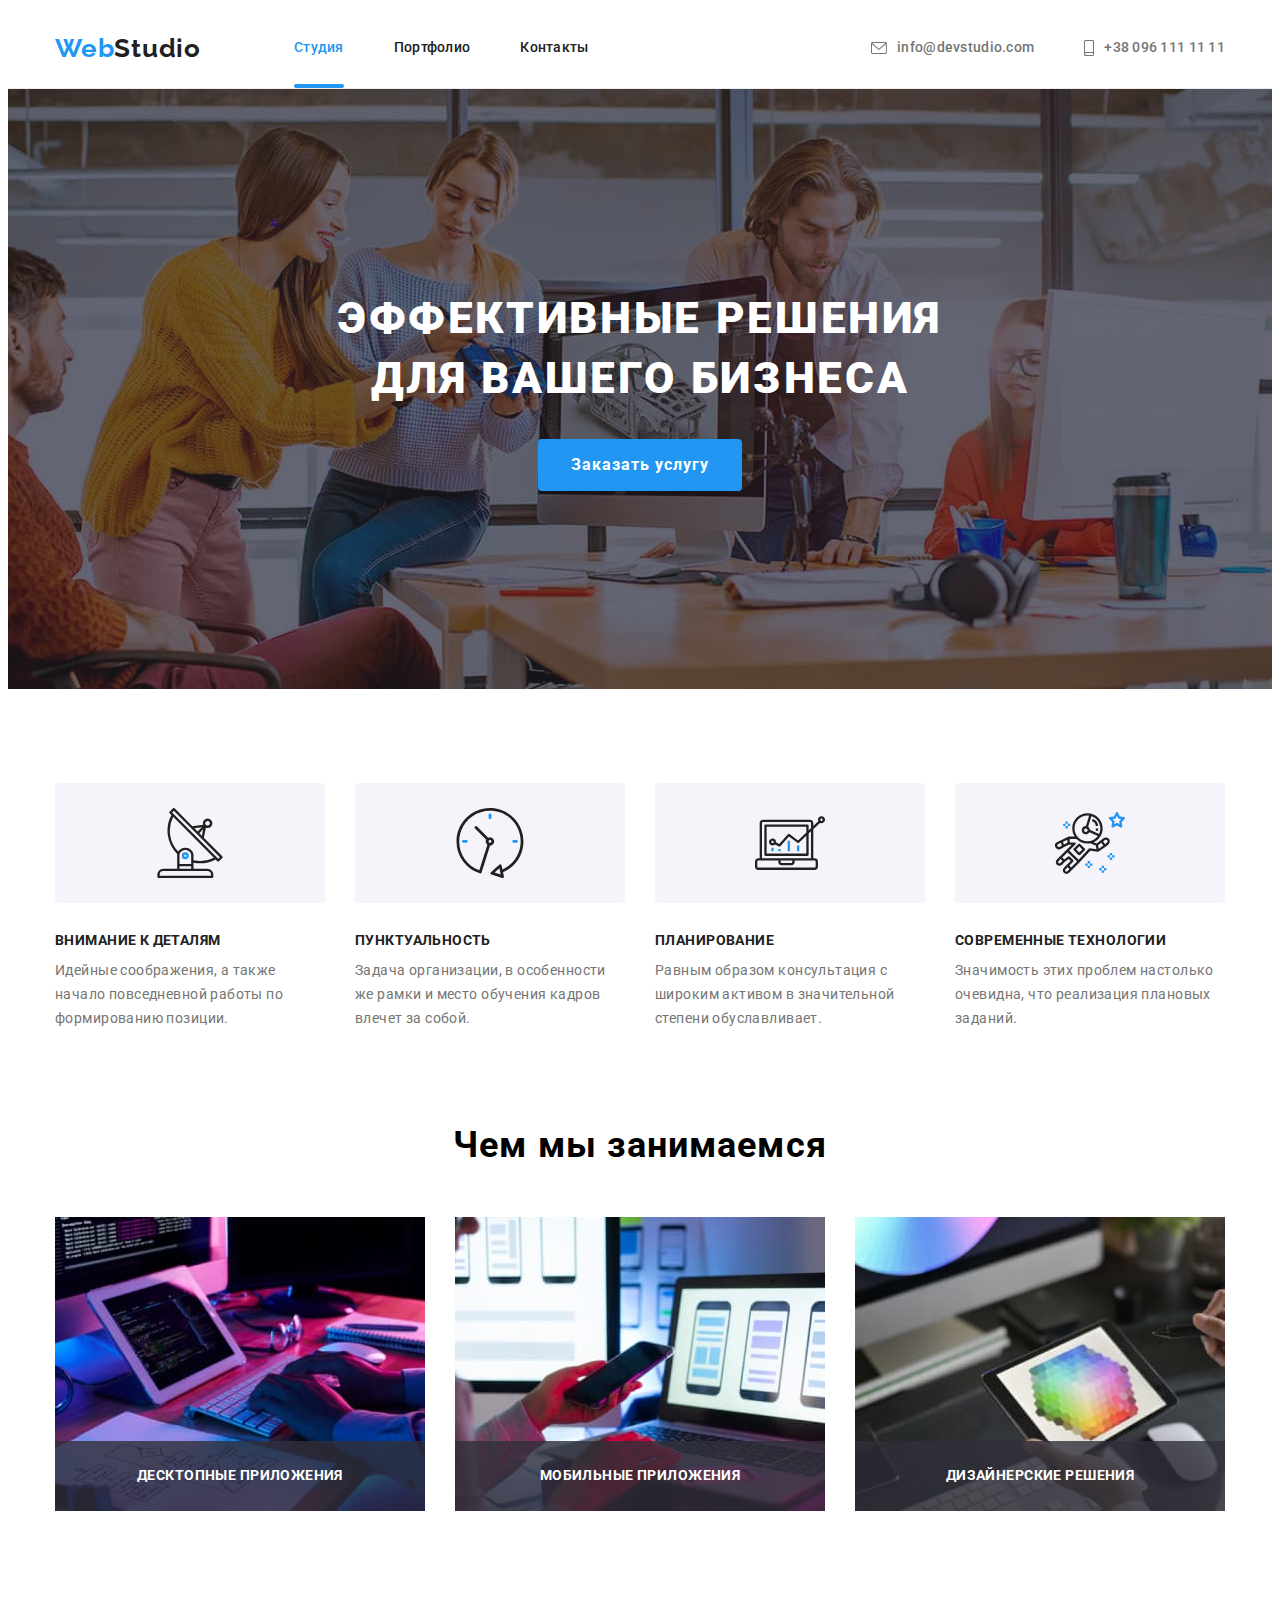
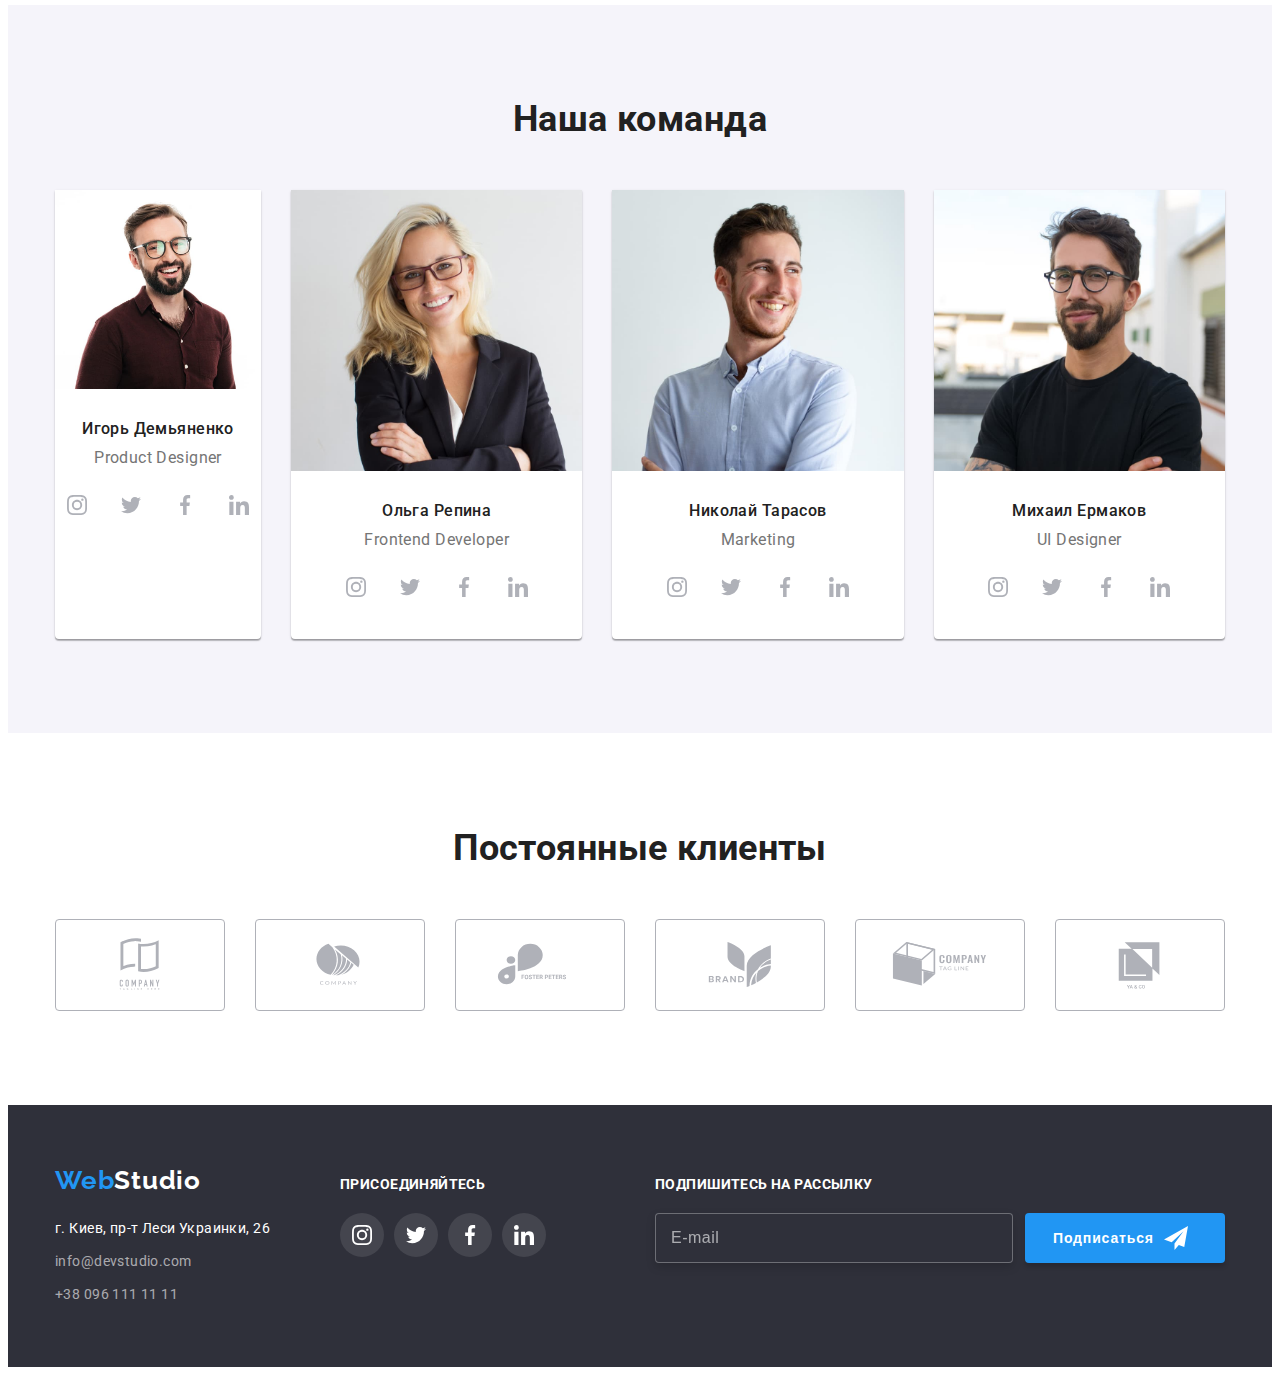
==== commit 3c6cc3b5: "add width" ====
--- a/index.html
+++ b/index.html
@@ -155,7 +155,7 @@
                 <h2 class="team-title">Наша команда</h2>
                 <ul class="team-list list">
                     <li class="team-item">
-                        <img class="team-img" src="./image/team/img-1.jpeg" alt="сотрудник-1" weith="270" height="260">
+                        <img class="team-img" src="./image/team/img-1.jpeg" alt="сотрудник-1" width="270" height="260">
                         <h3 class="name">Игорь Демьяненко</h3>
                         <p class="team-texts">Product Designer</p>
                         <ul class="team-icons">
@@ -429,7 +429,7 @@
     <div class="backdrop is-hidden" data-modal>
         <div class="modal">
             <button class="modal-close-btn" type="button" data-modal-close>
-                <svg width="20" height="20">
+                <svg class="modal-close-icon" width="20" height="20">
                     <use href="./image/icons.svg#icon-close"></use>
                 </svg>
             </button>
@@ -474,7 +474,7 @@
             <!-- Checkbox -->
 
                 <label for="check" class="form-checkbox">
-                    <input id="check" class="visually-hidden form-checkbox-input" type="checkbox" name="user-agreement" checked>
+                    <input id="check" class="visually-hidden form-checkbox-input" type="checkbox" name="user-agreement" >
                     <span class="form-checkbox-custom">
                         <svg class="form-checkbox-icon" width="11px" height="8px">
                             <use href="./image/icons.svg#icon-vector-1"></use>
--- a/css/style.css
+++ b/css/style.css
@@ -26,6 +26,7 @@
     --hero-bg-cl: #2F303A;
     --btn-bg-cl: #F5F4FA;
     --team-bg-cl: #F5F4FA;
+    --hvr-bg-cl: #188CE8;
 
     /* border color */
     --header-cl: #ECECEC;
@@ -1010,6 +1011,12 @@
 
 }
 
+.modal-close-btn:hover > .modal-close-icon,
+.modal-close-btn:focus > .modal-close-icon {
+    fill: var(--accent-txt-cl);
+}
+
+
 /* Форма заповнення модалки */
 
 
@@ -1057,8 +1064,10 @@
     line-height: 23px;
     text-align: center;
     letter-spacing: 0.03em;
+    margin-bottom: 12px;
     
     color: var(--black-txt-cl);
+
 }
 
 
@@ -1073,7 +1082,8 @@
     outline: transparent;
     cursor: pointer;
     background-color: var(--main-bg-cl);
-    transition: var(--anim-slow);
+
+    transition: var(--anim-slow), border-color var(--anim-slow);
 
 }
 .sign-up-group:hover,
@@ -1081,13 +1091,13 @@
     border-color: var(--accent-txt-cl);
 }
 
-.sign-up-group:focus .sign-up-icon,
-.sign-up-group:hover .sign-up-icon {
+.sign-up-group:focus + .sign-up-icon,
+.sign-up-group:hover + .sign-up-icon {
     fill: var(--accent-txt-cl);
 }
 
 
-
+.comment-textarea:hover,
 .comment-textarea:focus {
     outline: transparent;
     border-color: var(--accent-txt-cl);
@@ -1100,11 +1110,14 @@
     top: 50%;
     margin-bottom: 14px;
     transform: translateY(-50%);
+
+    transition: var(--anim-slow);
 }
 
 .sign-up-icon:hover,
 .sign-up-icon:focus {
     fill: var(--accent-txt-cl);
+    outline: transparent;
 }
 
 .span-modal {
@@ -1133,6 +1146,8 @@
     padding: 12px 16px;
     
     color: rgba(117, 117, 117, 0.5);
+
+    transition: var(--anim-slow), border-color var(--anim-slow);
 }
 
 /* Checkbox */
@@ -1153,6 +1168,8 @@
     letter-spacing: 0.03em;
     
     color: var(--main-txt-cl);
+
+    user-select: none;
 
 }
 
@@ -1209,6 +1226,6 @@
 
 
 .modal-btn:hover {
-    background-color: #188CE8;
-}
-
+    background-color: var(--hvr-bg-cl);
+}
+
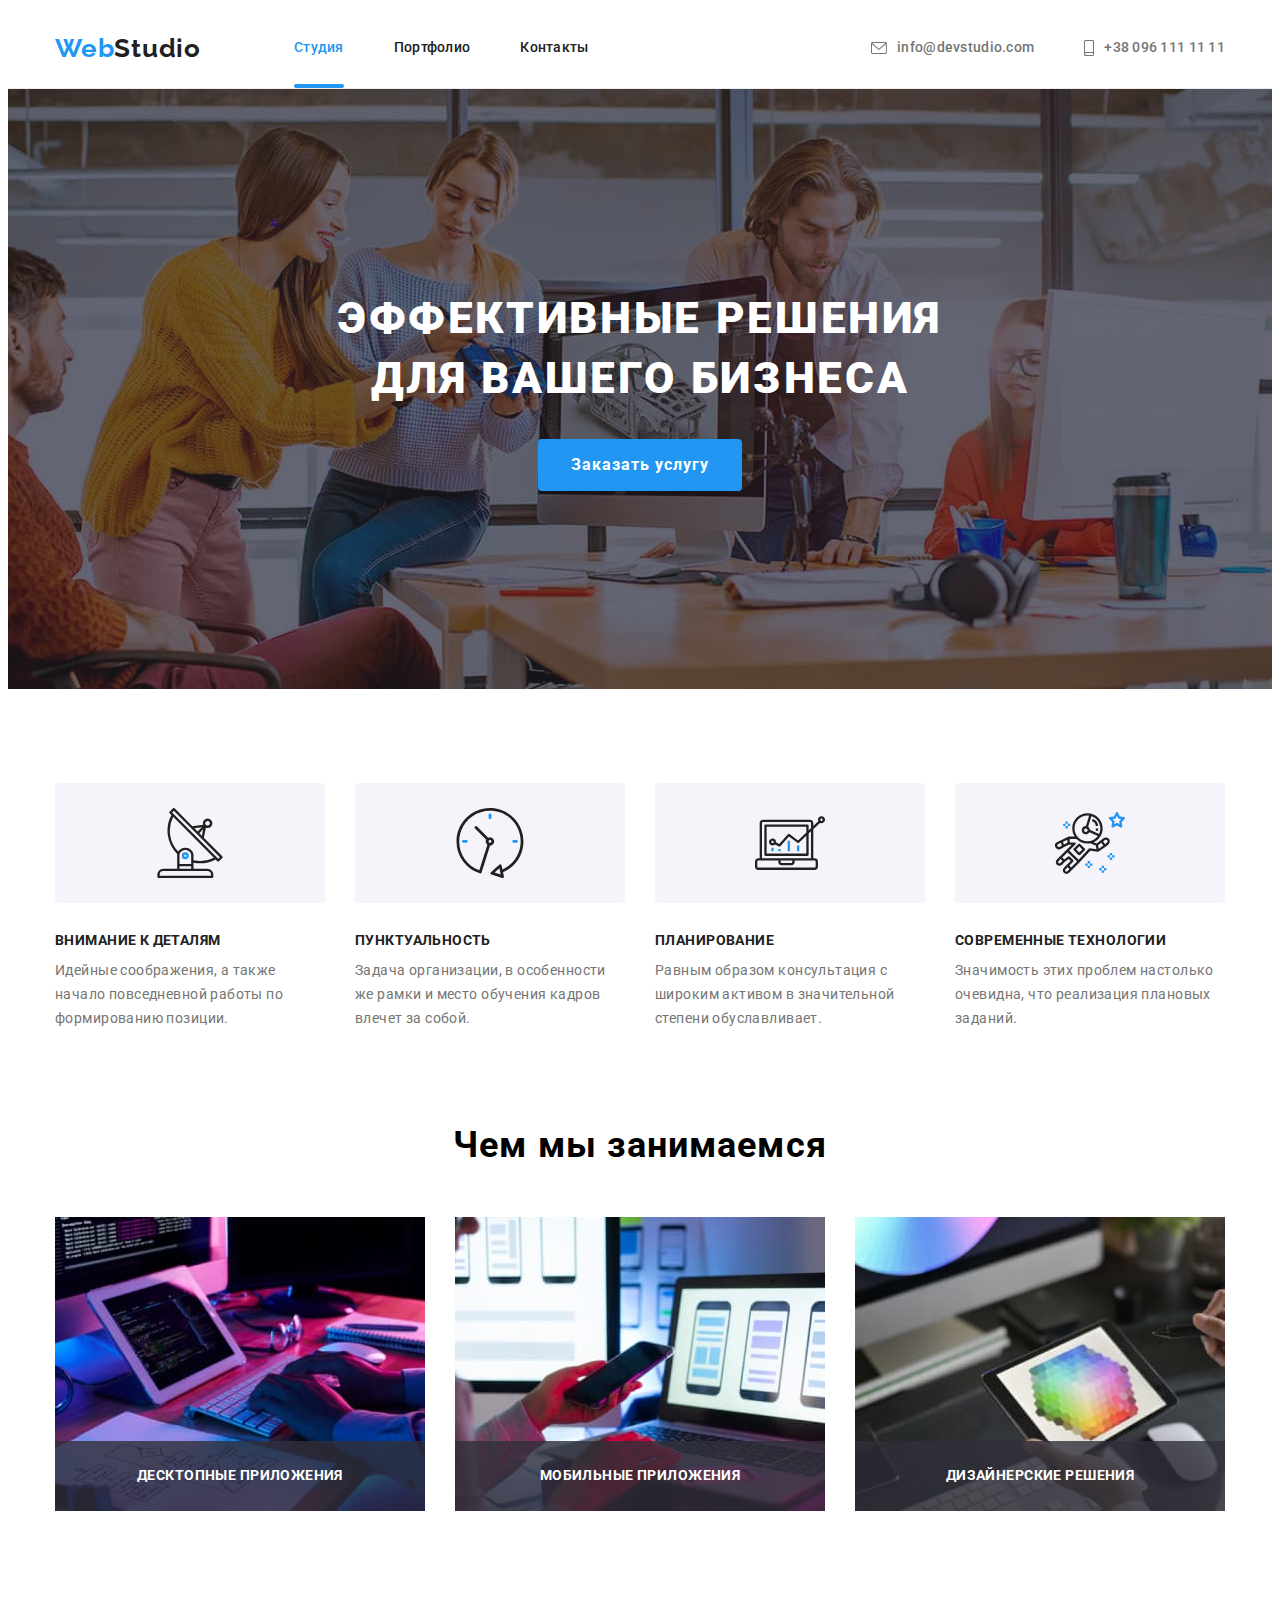
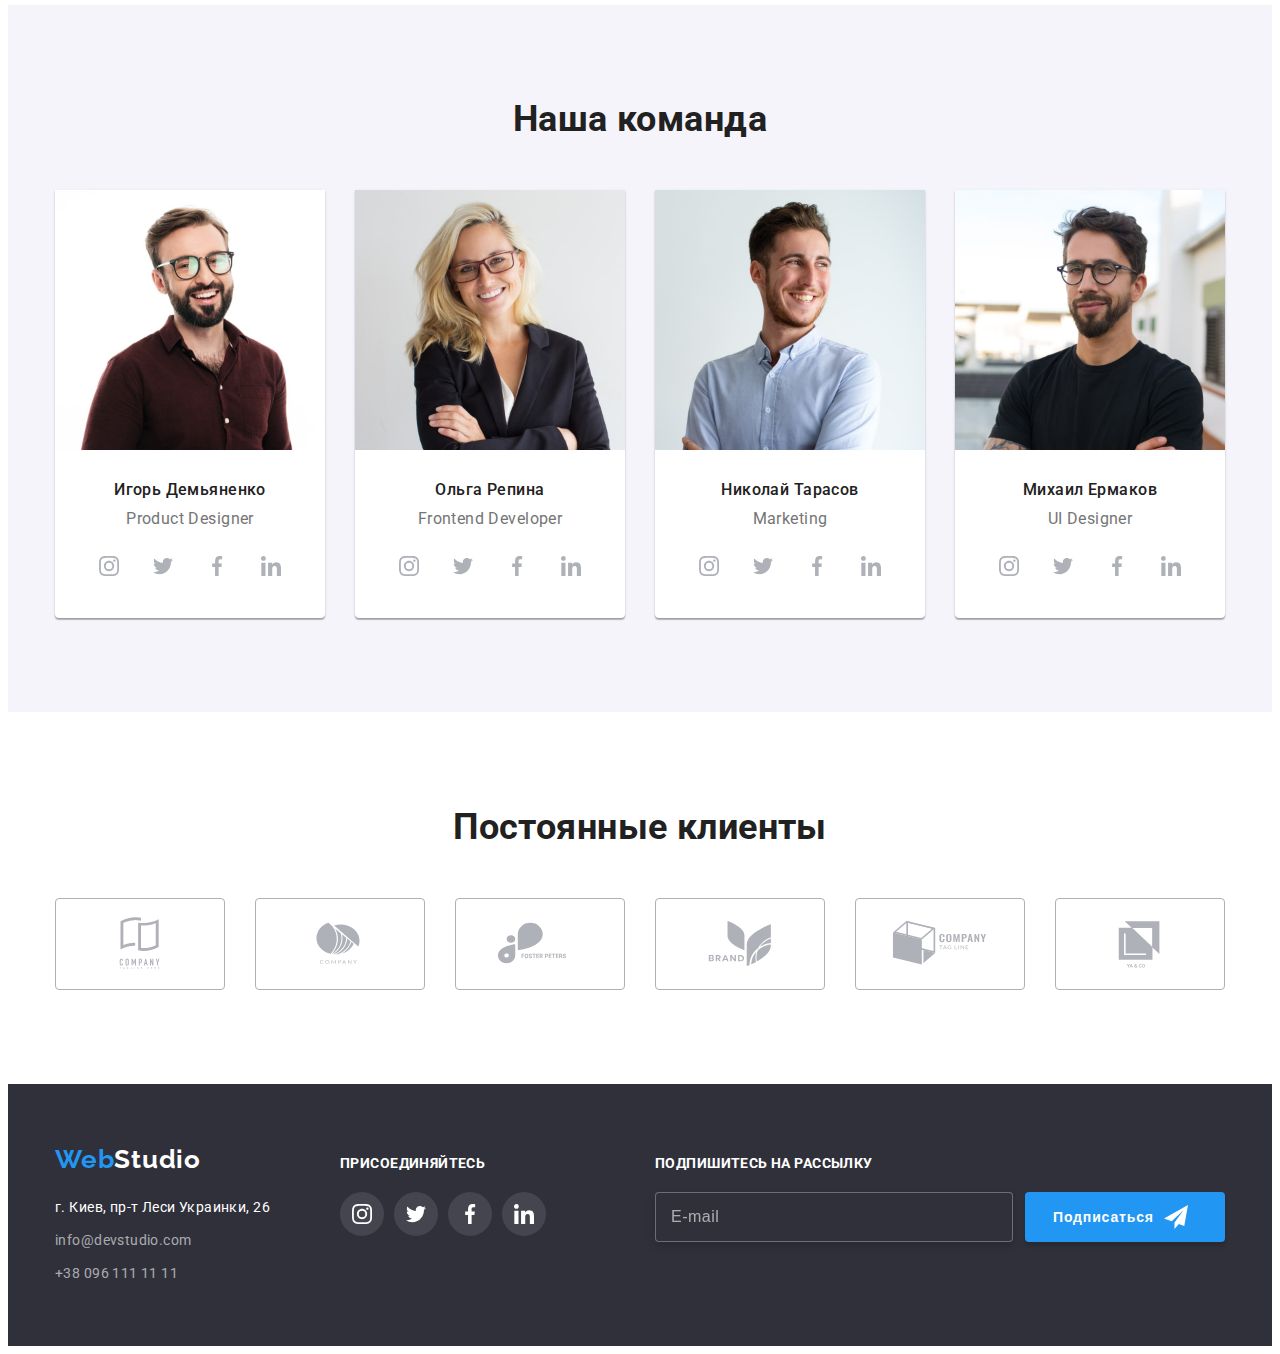
==== commit ed879d70: "add" ====
--- a/index.html
+++ b/index.html
@@ -190,7 +190,7 @@
                         </ul>
                     </li>
                     <li class="team-item">
-                        <img class="team-img" src="./image/team/img-2.jpeg" alt="сотрудник-2" weith="270" height="260">
+                        <img class="team-img" src="./image/team/img-2.jpeg" alt="сотрудник-2" width="270" height="260">
                         <h3 class="name">Ольга Репина</h3>
                         <p class="team-texts">Frontend Developer</p>
                         <ul class="team-icons">
@@ -225,7 +225,7 @@
                         </ul>
                     </li>
                     <li class="team-item">
-                        <img class="team-img" src="./image/team/img-3.jpeg" alt="сотрудник-3" weith="270" height="260">
+                        <img class="team-img" src="./image/team/img-3.jpeg" alt="сотрудник-3" width="270" height="260">
                         <h3 class="name">Николай Тарасов</h3>
                         <p class="team-texts">Marketing</p>
                         <ul class="team-icons">
@@ -260,7 +260,7 @@
                         </ul>
                     </li>
                     <li class="team-item">
-                        <img class="team-img" src="./image/team/img-4.jpeg" alt="сотрудник-4" weith="270" height="260">
+                        <img class="team-img" src="./image/team/img-4.jpeg" alt="сотрудник-4" width="270" height="260">
                         <h3 class="name">Михаил Ермаков</h3>
                         <p class="team-texts">UI Designer</p>
                         <ul class="team-icons">
